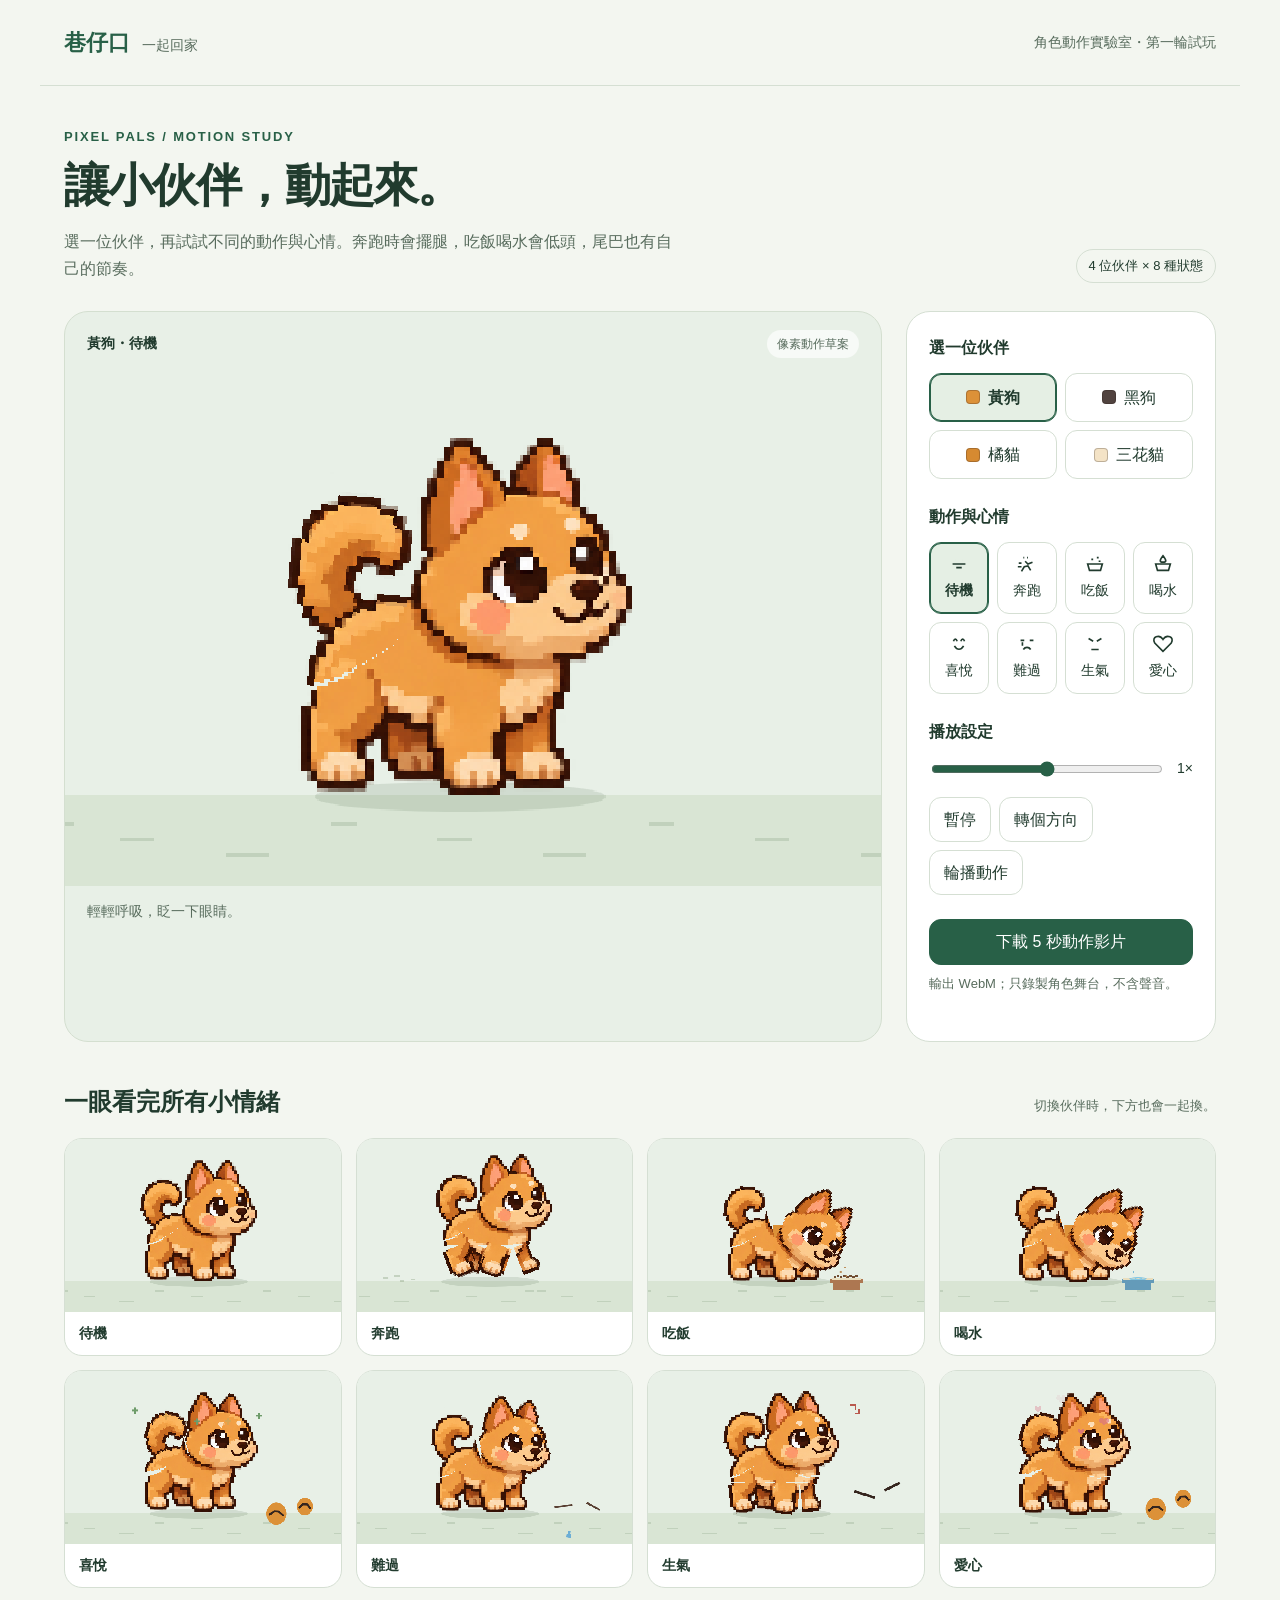
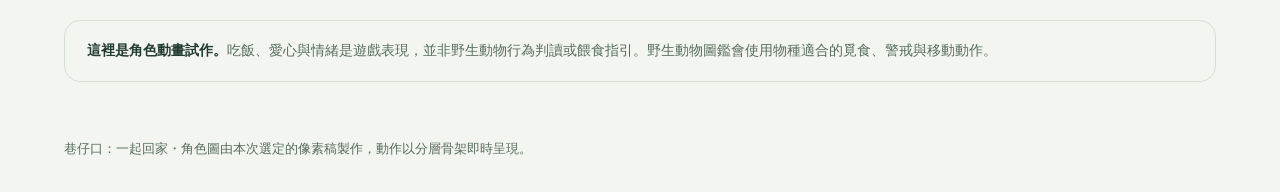
==== motion.html @ 49739ffa "Add Taipei village map, pixel pet motion study and wildlife gallery" ====
<!doctype html>
<html lang="zh-Hant-TW"><head><meta charset="utf-8"><meta name="viewport" content="width=device-width,initial-scale=1"><meta name="robots" content="noindex"><title>像素伙伴・動作試玩｜巷仔口</title>
<style>
:root{color-scheme:light;--ink:#213b2e;--muted:#586c5d;--green:#286047;--line:#d5dfd3;--paper:#f3f6f0;--pink:#f8e1e1}*{box-sizing:border-box}body{margin:0;background:var(--paper);color:var(--ink);font:16px/1.7 -apple-system,BlinkMacSystemFont,"PingFang TC","Microsoft JhengHei",sans-serif}button,input{font:inherit}button{cursor:pointer}a{color:var(--green)}button:focus-visible,a:focus-visible,input:focus-visible{outline:3px solid #b97942;outline-offset:4px}header{max-width:1200px;margin:auto;padding:24px;display:flex;justify-content:space-between;gap:16px;align-items:center;border-bottom:1px solid var(--line)}.brand{font-weight:800;font-size:22px;text-decoration:none}.brand span{font-size:14px;font-weight:400;margin-left:12px;color:var(--muted)}.meta{font-size:14px;color:var(--muted)}main{max-width:1200px;margin:auto;padding:40px 24px 56px}.intro{display:flex;justify-content:space-between;gap:24px;align-items:end;margin-bottom:28px}.eyebrow{font-size:13px;letter-spacing:.14em;color:var(--green);font-weight:700;margin:0 0 8px}h1{font-size:clamp(30px,4vw,46px);line-height:1.3;letter-spacing:-.04em;margin:0}p{margin:0}.intro p:last-child{color:var(--muted);margin-top:12px;max-width:38em}.pill{border:1px solid var(--line);border-radius:999px;padding:5px 12px;white-space:nowrap;font-size:13px}.workspace{display:grid;grid-template-columns:minmax(0,1fr) 310px;gap:24px}.stage{background:#e8f0e7;border:1px solid #d4dfd0;border-radius:24px;overflow:hidden;min-width:0;position:relative}.stage-top{display:flex;justify-content:space-between;align-items:center;gap:12px;padding:18px 22px}.status{font-size:14px;font-weight:700}.tag{font-size:12px;background:#ffffffa8;border-radius:999px;padding:4px 10px;color:var(--muted)}canvas{display:block;width:100%;height:auto;image-rendering:pixelated}.stage-note{padding:14px 22px 18px;font-size:14px;color:var(--muted);min-height:60px}.controls{background:white;border:1px solid var(--line);border-radius:24px;padding:22px;display:grid;gap:24px;align-content:start}h2{font-size:16px;margin:0 0 12px}.pet-grid{display:grid;grid-template-columns:repeat(2,minmax(0,1fr));gap:8px}.choice{min-height:48px;border:1px solid var(--line);border-radius:12px;background:#fff;color:var(--ink);padding:10px 8px;display:flex;gap:8px;justify-content:center;align-items:center}.choice[aria-pressed=true]{border-color:var(--green);background:#e5efe4;box-shadow:inset 0 0 0 1px var(--green);font-weight:700}.dot{width:14px;height:14px;border-radius:4px;border:1px solid #2b211b44}.actions{display:grid;grid-template-columns:repeat(4,minmax(0,1fr));gap:8px}.act{display:grid;place-items:center;gap:4px;min-height:66px;font-size:14px}.act svg{width:22px;height:22px;stroke:currentColor;fill:none;stroke-width:1.8}.slider{display:flex;align-items:center;gap:12px}.slider input{width:100%;accent-color:var(--green)}output{white-space:nowrap;font-size:14px}.tool-row{display:flex;gap:8px;flex-wrap:wrap;margin-top:16px}.tool{min-height:44px;padding:8px 14px;border:1px solid var(--line);border-radius:12px;background:white;color:var(--ink)}.primary{background:var(--green);border-color:var(--green);color:white}.wide{width:100%}.hint{font-size:13px;color:var(--muted);margin-top:8px}.gallery-section{margin-top:40px}.gallery-top{display:flex;align-items:center;justify-content:space-between;gap:16px;margin-bottom:16px}.gallery-top h2{font-size:24px;margin:0}.gallery{display:grid;grid-template-columns:repeat(4,minmax(0,1fr));gap:14px}.mini{margin:0;background:white;border:1px solid var(--line);border-radius:18px;overflow:hidden}.mini canvas{background:#e8f0e7}.mini figcaption{padding:10px 14px;font-size:14px;font-weight:700}.banner{padding:18px 22px;border:1px solid var(--line);border-radius:16px;font-size:14px;color:var(--muted);margin-top:32px}.banner b{color:var(--ink)}.notice{min-height:24px;font-size:14px;color:var(--green)}footer{max-width:1200px;margin:auto;padding:0 24px 32px;font-size:13px;color:var(--muted)}@media(max-width:900px){.workspace{grid-template-columns:minmax(0,1fr)}.controls{grid-template-columns:minmax(0,1fr) minmax(0,1fr);gap:20px}.gallery{grid-template-columns:repeat(2,minmax(0,1fr))}}@media(max-width:520px){header{padding:18px}.brand span,.meta,.intro>.pill{display:none}main{padding:28px 16px 40px}.controls{grid-template-columns:minmax(0,1fr);padding:18px}.intro{margin-bottom:20px}.stage-top{padding:16px}.actions{gap:6px}.act{font-size:13px}.gallery{gap:10px}.gallery-top{align-items:start;flex-direction:column}.stage-note{padding-inline:16px}.tag{font-size:11px}}@media(prefers-reduced-motion:reduce){*{scroll-behavior:auto!important}}
</style></head><body>
<header><a class="brand" href="index.html">巷仔口<span>一起回家</span></a><p class="meta">角色動作實驗室・第一輪試玩</p></header>
<main><section class="intro"><div><p class="eyebrow">PIXEL PALS / MOTION STUDY</p><h1>讓小伙伴，動起來。</h1><p>選一位伙伴，再試試不同的動作與心情。奔跑時會擺腿，吃飯喝水會低頭，尾巴也有自己的節奏。</p></div><span class="pill">4 位伙伴 × 8 種狀態</span></section>
<div class="workspace"><section class="stage" aria-label="動作舞台"><div class="stage-top"><p class="status" id="status">黃狗・待機</p><span class="tag">像素動作草案</span></div><canvas id="mainCanvas" width="640" height="400" role="img" aria-label="黃狗：待機動作預覽"></canvas><p class="stage-note" id="actionHint">正在載入伙伴……</p></section>
<aside class="controls" aria-label="動作控制"><section><h2>選一位伙伴</h2><div class="pet-grid" id="pets"></div></section><section><h2>動作與心情</h2><div class="actions" id="actions"></div></section><section><h2>播放設定</h2><label class="slider" for="speed"><input id="speed" type="range" min="50" max="150" value="100" step="25"><output id="speedValue" for="speed">1×</output></label><div class="tool-row"><button class="tool" id="pause">暫停</button><button class="tool" id="flip">轉個方向</button><button class="tool" id="cycle" aria-pressed="false">輪播動作</button></div></section><section><button class="tool primary wide" id="record">下載 5 秒動作影片</button><p class="hint">輸出 WebM；只錄製角色舞台，不含聲音。</p><p id="notice" class="notice" role="status" aria-live="polite"></p></section></aside></div>
<section class="gallery-section"><div class="gallery-top"><h2>一眼看完所有小情緒</h2><p class="hint">切換伙伴時，下方也會一起換。</p></div><div class="gallery" id="gallery"></div></section>
<div class="banner"><b>這裡是角色動畫試作。</b>吃飯、愛心與情緒是遊戲表現，並非野生動物行為判讀或餵食指引。野生動物圖鑑會使用物種適合的覓食、警戒與移動動作。</div>
</main><footer>巷仔口：一起回家・角色圖由本次選定的像素稿製作，動作以分層骨架即時呈現。</footer>
<script src="pet-motion.js?v=20261126"></script>
<script>
const $=s=>document.querySelector(s),icons={idle:'M5 12h14M8 8h.01M16 8h.01M9 16h6',run:'m6 20 3-5 4-1 3 5M8 5h1m3 0h1m-3 4 3 3 5-2M3 11h3m-4 4h4',eat:'M4 12h16l-2 7H6l-2-7ZM8 7h2m4-2h2m0 4h2',drink:'M4 12h16l-2 7H6l-2-7ZM12 3c-4 5-4 7 0 7s4-2 0-7Z',happy:'M6 9c1-3 3-3 4 0m4 0c1-3 3-3 4 0M7 14c3 5 7 5 10 0',sad:'M5 8h4m6 0h4M8 18c2-3 6-3 8 0M7 10v4',angry:'m5 6 5 3m9-3-5 3M8 18h8M7 11h.01M17 11h.01',love:'M12 20 3 11C-1 4 8 1 12 7c4-6 13-3 9 4l-9 9Z'};
const P=PixelPals;let selected='gold',action='idle',main,minis=[],cycle=null,recording=false;
$('#pets').innerHTML=P.PETS.map(p=>'<button class="choice" data-pet="'+p.id+'" aria-pressed="'+(p.id===selected)+'"><span class="dot" style="background:'+p.coat+'"></span>'+p.name+'</button>').join('');
$('#actions').innerHTML=P.ACTIONS.map(a=>'<button class="choice act" data-action="'+a.id+'" aria-pressed="'+(a.id===action)+'"><svg viewBox="0 0 24 24" aria-hidden="true"><path d="'+icons[a.id]+'"/></svg>'+a.name+'</button>').join('');
function sync(){if(!main)return;main.set(selected,action);minis.forEach((m,i)=>m.set(selected,P.ACTIONS[i].id));document.querySelectorAll('[data-pet]').forEach(b=>b.setAttribute('aria-pressed',b.dataset.pet===selected));document.querySelectorAll('[data-action]').forEach(b=>b.setAttribute('aria-pressed',b.dataset.action===action));$('#status').textContent=P.PETS.find(p=>p.id===selected).name+'・'+P.ACTIONS.find(a=>a.id===action).name;$('#actionHint').textContent=P.ACTIONS.find(a=>a.id===action).hint;}
P.ready.then(()=>{main=new P.Animator($('#mainCanvas'));$('#gallery').innerHTML=P.ACTIONS.map(a=>'<figure class="mini"><canvas width="640" height="400" role="img" aria-label="'+a.name+'"></canvas><figcaption>'+a.name+'</figcaption></figure>').join('');minis=[...document.querySelectorAll('.mini canvas')].map((c,i)=>new P.Animator(c,selected,P.ACTIONS[i].id));sync();updatePause();}).catch(e=>{$('#actionHint').textContent=e.message;$('#notice').textContent='請重新整理後再試一次。';});
document.addEventListener('click',e=>{const p=e.target.closest('[data-pet]'),a=e.target.closest('[data-action]');if(recording)return;if(p){selected=p.dataset.pet;sync();}if(a){action=a.dataset.action;sync();}});
function updatePause(){$('#pause').textContent=main?.playing?'暫停':'播放';}
$('#pause').onclick=()=>{if(!main||recording)return;const play=!main.playing;[main,...minis].forEach(m=>m.playing=play);updatePause();};
$('#flip').onclick=()=>{if(!main||recording)return;[main,...minis].forEach(m=>m.direction*=-1);};
$('#speed').oninput=e=>{const speed=+e.target.value/100;$('#speedValue').textContent=speed+'×';[main,...minis].forEach(m=>{if(m)m.speed=speed;});};
$('#cycle').onclick=()=>{if(recording)return;if(cycle){clearInterval(cycle);cycle=null;}else cycle=setInterval(()=>{action=P.ACTIONS[(P.ACTIONS.findIndex(a=>a.id===action)+1)%P.ACTIONS.length].id;sync();},3500);$('#cycle').setAttribute('aria-pressed',!!cycle);};
$('#record').onclick=()=>{if(!main||recording)return;if(!window.MediaRecorder||!$('#mainCanvas').captureStream){$('#notice').textContent='這個瀏覽器尚未支援錄影；請用 Chrome 或 Edge 開啟。';return;}if(cycle){clearInterval(cycle);cycle=null;$('#cycle').setAttribute('aria-pressed',false);}const mime=['video/webm;codecs=vp9','video/webm;codecs=vp8','video/webm'].find(m=>MediaRecorder.isTypeSupported(m));if(!mime){$('#notice').textContent='這個瀏覽器未支援 WebM 錄影。';return;}const stream=$('#mainCanvas').captureStream(24),chunks=[],rec=new MediaRecorder(stream,{mimeType:mime});recording=true;main.playing=true;updatePause();$('#record').disabled=true;$('#notice').textContent='正在錄製 5 秒，請稍候……';rec.ondataavailable=e=>{if(e.data.size)chunks.push(e.data);};rec.onstop=()=>{stream.getTracks().forEach(t=>t.stop());const url=URL.createObjectURL(new Blob(chunks,{type:'video/webm'})),a=document.createElement('a');a.href=url;a.download='pixel-pals-'+selected+'-'+action+'.webm';a.click();setTimeout(()=>URL.revokeObjectURL(url),60000);recording=false;$('#record').disabled=false;$('#notice').textContent='影片已輸出。';};rec.start();setTimeout(()=>rec.stop(),5000);};
</script></body></html>
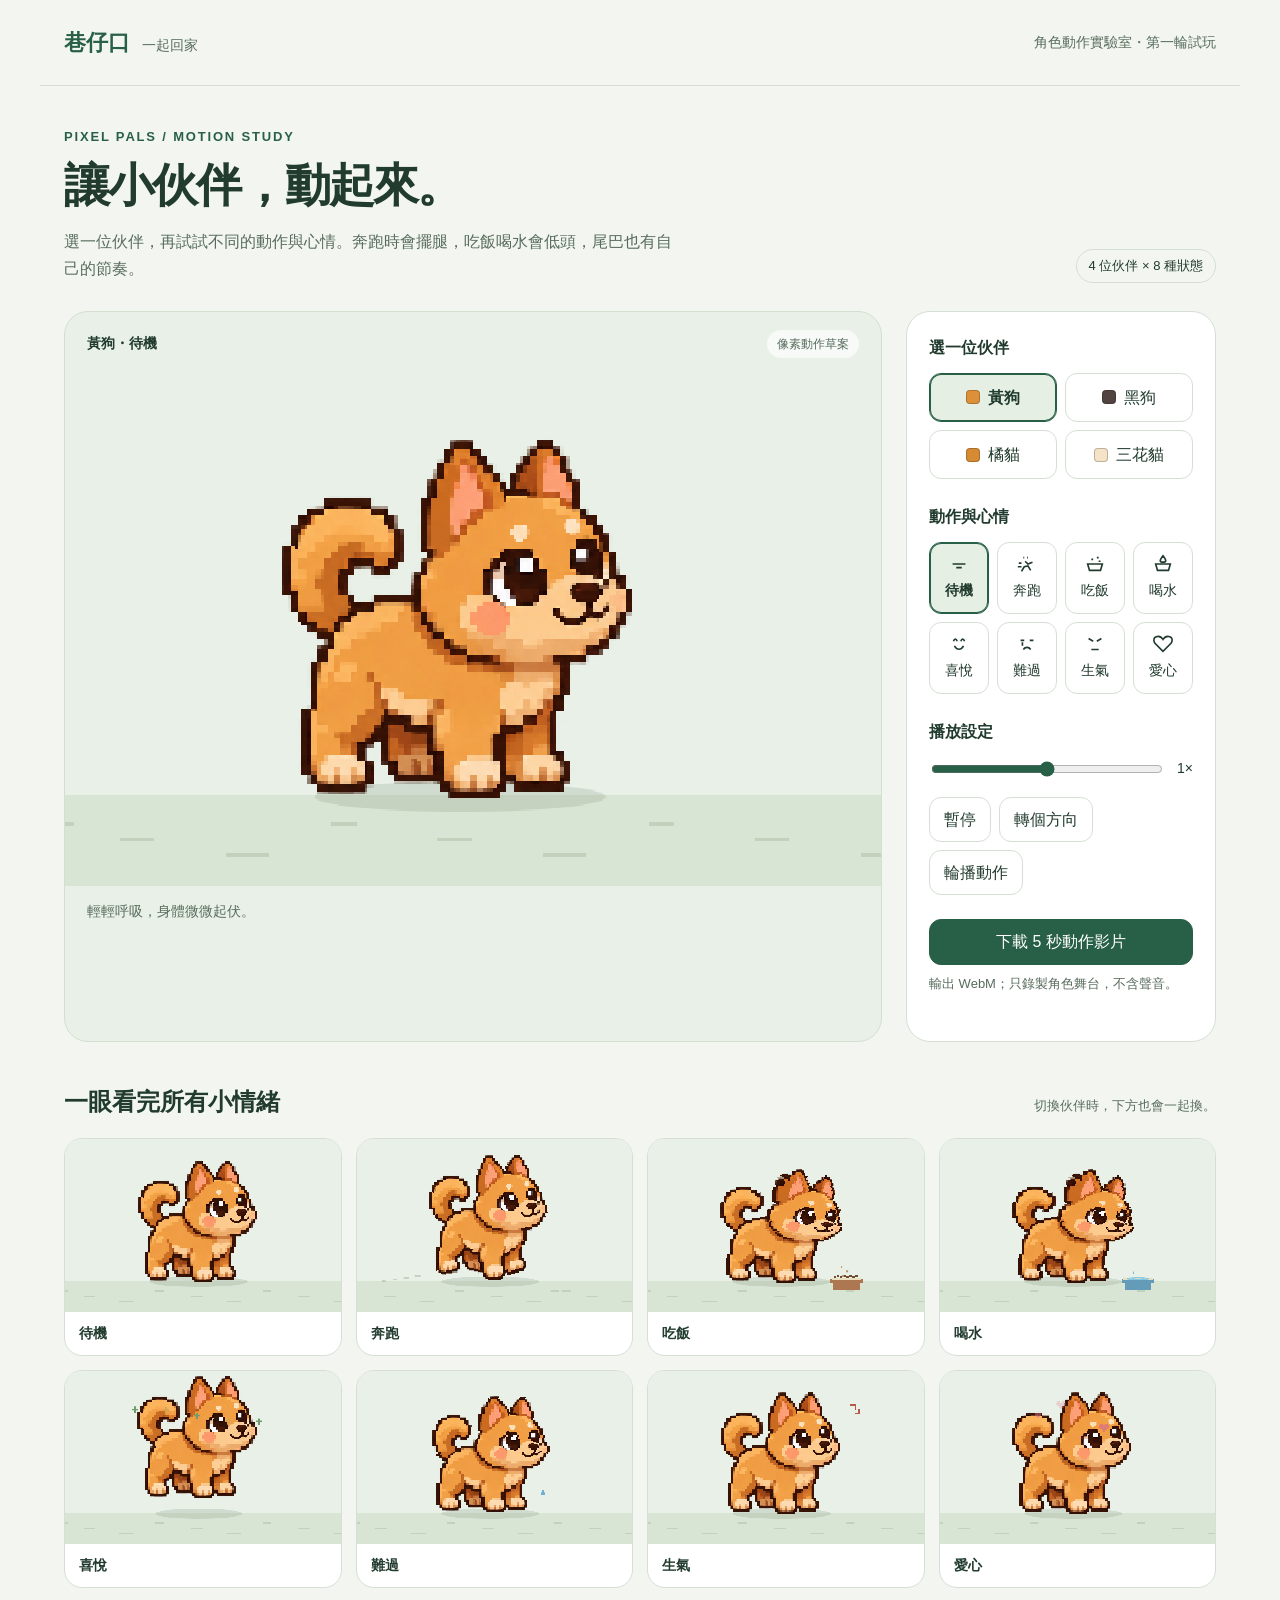
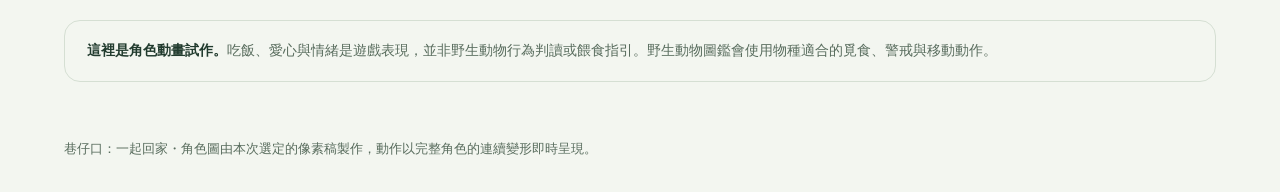
==== commit f93ff63c: "Keep pet animation connected with continuous texture deformation" ====
--- a/motion.html
+++ b/motion.html
@@ -9,8 +9,8 @@
 <aside class="controls" aria-label="動作控制"><section><h2>選一位伙伴</h2><div class="pet-grid" id="pets"></div></section><section><h2>動作與心情</h2><div class="actions" id="actions"></div></section><section><h2>播放設定</h2><label class="slider" for="speed"><input id="speed" type="range" min="50" max="150" value="100" step="25"><output id="speedValue" for="speed">1×</output></label><div class="tool-row"><button class="tool" id="pause">暫停</button><button class="tool" id="flip">轉個方向</button><button class="tool" id="cycle" aria-pressed="false">輪播動作</button></div></section><section><button class="tool primary wide" id="record">下載 5 秒動作影片</button><p class="hint">輸出 WebM；只錄製角色舞台，不含聲音。</p><p id="notice" class="notice" role="status" aria-live="polite"></p></section></aside></div>
 <section class="gallery-section"><div class="gallery-top"><h2>一眼看完所有小情緒</h2><p class="hint">切換伙伴時，下方也會一起換。</p></div><div class="gallery" id="gallery"></div></section>
 <div class="banner"><b>這裡是角色動畫試作。</b>吃飯、愛心與情緒是遊戲表現，並非野生動物行為判讀或餵食指引。野生動物圖鑑會使用物種適合的覓食、警戒與移動動作。</div>
-</main><footer>巷仔口：一起回家・角色圖由本次選定的像素稿製作，動作以分層骨架即時呈現。</footer>
-<script src="pet-motion.js?v=20261126"></script>
+</main><footer>巷仔口：一起回家・角色圖由本次選定的像素稿製作，動作以完整角色的連續變形即時呈現。</footer>
+<script src="pet-motion.js?v=seamless-20261126"></script>
 <script>
 const $=s=>document.querySelector(s),icons={idle:'M5 12h14M8 8h.01M16 8h.01M9 16h6',run:'m6 20 3-5 4-1 3 5M8 5h1m3 0h1m-3 4 3 3 5-2M3 11h3m-4 4h4',eat:'M4 12h16l-2 7H6l-2-7ZM8 7h2m4-2h2m0 4h2',drink:'M4 12h16l-2 7H6l-2-7ZM12 3c-4 5-4 7 0 7s4-2 0-7Z',happy:'M6 9c1-3 3-3 4 0m4 0c1-3 3-3 4 0M7 14c3 5 7 5 10 0',sad:'M5 8h4m6 0h4M8 18c2-3 6-3 8 0M7 10v4',angry:'m5 6 5 3m9-3-5 3M8 18h8M7 11h.01M17 11h.01',love:'M12 20 3 11C-1 4 8 1 12 7c4-6 13-3 9 4l-9 9Z'};
 const P=PixelPals;let selected='gold',action='idle',main,minis=[],cycle=null,recording=false;
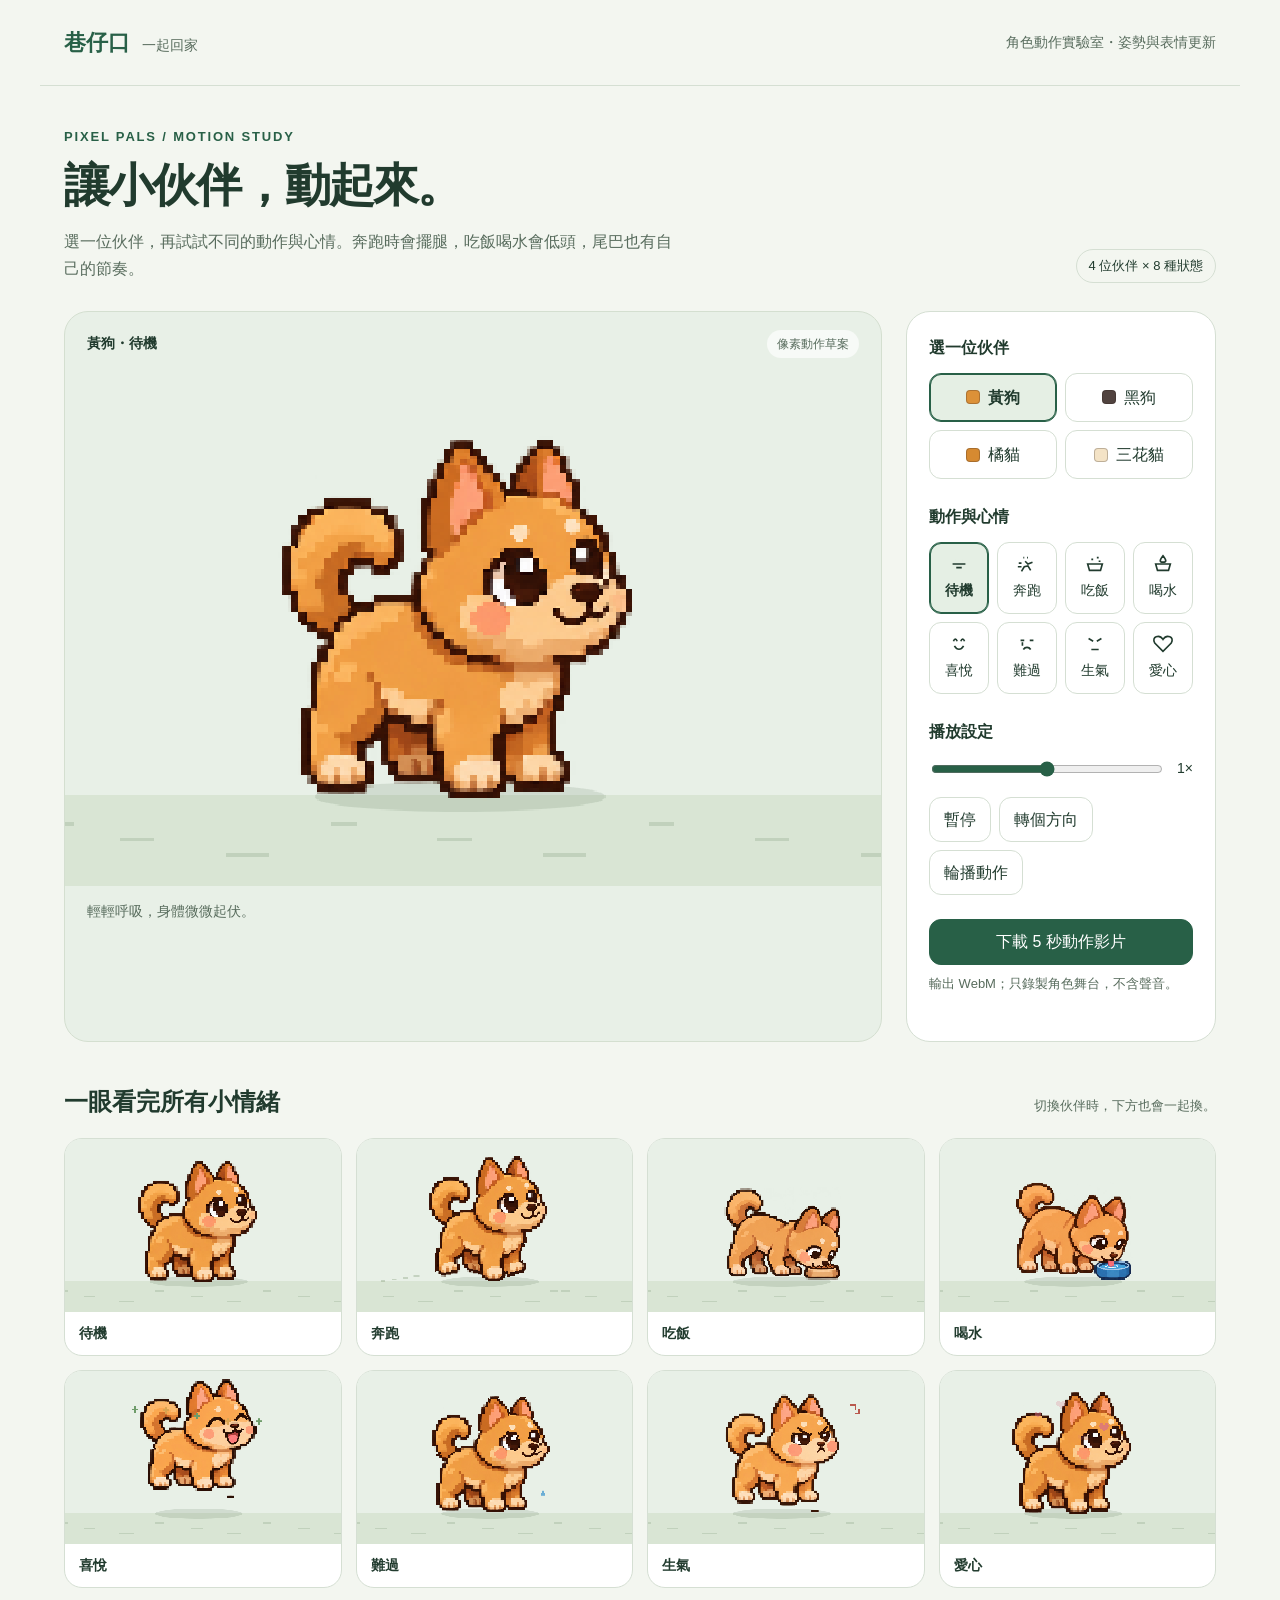
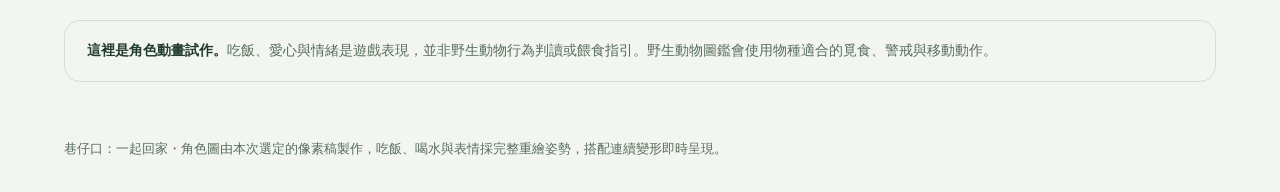
==== commit 4bd4a19b: "Add illustrated feeding poses and happy and angry expressions" ====
--- a/motion.html
+++ b/motion.html
@@ -3,14 +3,14 @@
 <style>
 :root{color-scheme:light;--ink:#213b2e;--muted:#586c5d;--green:#286047;--line:#d5dfd3;--paper:#f3f6f0;--pink:#f8e1e1}*{box-sizing:border-box}body{margin:0;background:var(--paper);color:var(--ink);font:16px/1.7 -apple-system,BlinkMacSystemFont,"PingFang TC","Microsoft JhengHei",sans-serif}button,input{font:inherit}button{cursor:pointer}a{color:var(--green)}button:focus-visible,a:focus-visible,input:focus-visible{outline:3px solid #b97942;outline-offset:4px}header{max-width:1200px;margin:auto;padding:24px;display:flex;justify-content:space-between;gap:16px;align-items:center;border-bottom:1px solid var(--line)}.brand{font-weight:800;font-size:22px;text-decoration:none}.brand span{font-size:14px;font-weight:400;margin-left:12px;color:var(--muted)}.meta{font-size:14px;color:var(--muted)}main{max-width:1200px;margin:auto;padding:40px 24px 56px}.intro{display:flex;justify-content:space-between;gap:24px;align-items:end;margin-bottom:28px}.eyebrow{font-size:13px;letter-spacing:.14em;color:var(--green);font-weight:700;margin:0 0 8px}h1{font-size:clamp(30px,4vw,46px);line-height:1.3;letter-spacing:-.04em;margin:0}p{margin:0}.intro p:last-child{color:var(--muted);margin-top:12px;max-width:38em}.pill{border:1px solid var(--line);border-radius:999px;padding:5px 12px;white-space:nowrap;font-size:13px}.workspace{display:grid;grid-template-columns:minmax(0,1fr) 310px;gap:24px}.stage{background:#e8f0e7;border:1px solid #d4dfd0;border-radius:24px;overflow:hidden;min-width:0;position:relative}.stage-top{display:flex;justify-content:space-between;align-items:center;gap:12px;padding:18px 22px}.status{font-size:14px;font-weight:700}.tag{font-size:12px;background:#ffffffa8;border-radius:999px;padding:4px 10px;color:var(--muted)}canvas{display:block;width:100%;height:auto;image-rendering:pixelated}.stage-note{padding:14px 22px 18px;font-size:14px;color:var(--muted);min-height:60px}.controls{background:white;border:1px solid var(--line);border-radius:24px;padding:22px;display:grid;gap:24px;align-content:start}h2{font-size:16px;margin:0 0 12px}.pet-grid{display:grid;grid-template-columns:repeat(2,minmax(0,1fr));gap:8px}.choice{min-height:48px;border:1px solid var(--line);border-radius:12px;background:#fff;color:var(--ink);padding:10px 8px;display:flex;gap:8px;justify-content:center;align-items:center}.choice[aria-pressed=true]{border-color:var(--green);background:#e5efe4;box-shadow:inset 0 0 0 1px var(--green);font-weight:700}.dot{width:14px;height:14px;border-radius:4px;border:1px solid #2b211b44}.actions{display:grid;grid-template-columns:repeat(4,minmax(0,1fr));gap:8px}.act{display:grid;place-items:center;gap:4px;min-height:66px;font-size:14px}.act svg{width:22px;height:22px;stroke:currentColor;fill:none;stroke-width:1.8}.slider{display:flex;align-items:center;gap:12px}.slider input{width:100%;accent-color:var(--green)}output{white-space:nowrap;font-size:14px}.tool-row{display:flex;gap:8px;flex-wrap:wrap;margin-top:16px}.tool{min-height:44px;padding:8px 14px;border:1px solid var(--line);border-radius:12px;background:white;color:var(--ink)}.primary{background:var(--green);border-color:var(--green);color:white}.wide{width:100%}.hint{font-size:13px;color:var(--muted);margin-top:8px}.gallery-section{margin-top:40px}.gallery-top{display:flex;align-items:center;justify-content:space-between;gap:16px;margin-bottom:16px}.gallery-top h2{font-size:24px;margin:0}.gallery{display:grid;grid-template-columns:repeat(4,minmax(0,1fr));gap:14px}.mini{margin:0;background:white;border:1px solid var(--line);border-radius:18px;overflow:hidden}.mini canvas{background:#e8f0e7}.mini figcaption{padding:10px 14px;font-size:14px;font-weight:700}.banner{padding:18px 22px;border:1px solid var(--line);border-radius:16px;font-size:14px;color:var(--muted);margin-top:32px}.banner b{color:var(--ink)}.notice{min-height:24px;font-size:14px;color:var(--green)}footer{max-width:1200px;margin:auto;padding:0 24px 32px;font-size:13px;color:var(--muted)}@media(max-width:900px){.workspace{grid-template-columns:minmax(0,1fr)}.controls{grid-template-columns:minmax(0,1fr) minmax(0,1fr);gap:20px}.gallery{grid-template-columns:repeat(2,minmax(0,1fr))}}@media(max-width:520px){header{padding:18px}.brand span,.meta,.intro>.pill{display:none}main{padding:28px 16px 40px}.controls{grid-template-columns:minmax(0,1fr);padding:18px}.intro{margin-bottom:20px}.stage-top{padding:16px}.actions{gap:6px}.act{font-size:13px}.gallery{gap:10px}.gallery-top{align-items:start;flex-direction:column}.stage-note{padding-inline:16px}.tag{font-size:11px}}@media(prefers-reduced-motion:reduce){*{scroll-behavior:auto!important}}
 </style></head><body>
-<header><a class="brand" href="index.html">巷仔口<span>一起回家</span></a><p class="meta">角色動作實驗室・第一輪試玩</p></header>
+<header><a class="brand" href="index.html">巷仔口<span>一起回家</span></a><p class="meta">角色動作實驗室・姿勢與表情更新</p></header>
 <main><section class="intro"><div><p class="eyebrow">PIXEL PALS / MOTION STUDY</p><h1>讓小伙伴，動起來。</h1><p>選一位伙伴，再試試不同的動作與心情。奔跑時會擺腿，吃飯喝水會低頭，尾巴也有自己的節奏。</p></div><span class="pill">4 位伙伴 × 8 種狀態</span></section>
 <div class="workspace"><section class="stage" aria-label="動作舞台"><div class="stage-top"><p class="status" id="status">黃狗・待機</p><span class="tag">像素動作草案</span></div><canvas id="mainCanvas" width="640" height="400" role="img" aria-label="黃狗：待機動作預覽"></canvas><p class="stage-note" id="actionHint">正在載入伙伴……</p></section>
 <aside class="controls" aria-label="動作控制"><section><h2>選一位伙伴</h2><div class="pet-grid" id="pets"></div></section><section><h2>動作與心情</h2><div class="actions" id="actions"></div></section><section><h2>播放設定</h2><label class="slider" for="speed"><input id="speed" type="range" min="50" max="150" value="100" step="25"><output id="speedValue" for="speed">1×</output></label><div class="tool-row"><button class="tool" id="pause">暫停</button><button class="tool" id="flip">轉個方向</button><button class="tool" id="cycle" aria-pressed="false">輪播動作</button></div></section><section><button class="tool primary wide" id="record">下載 5 秒動作影片</button><p class="hint">輸出 WebM；只錄製角色舞台，不含聲音。</p><p id="notice" class="notice" role="status" aria-live="polite"></p></section></aside></div>
 <section class="gallery-section"><div class="gallery-top"><h2>一眼看完所有小情緒</h2><p class="hint">切換伙伴時，下方也會一起換。</p></div><div class="gallery" id="gallery"></div></section>
 <div class="banner"><b>這裡是角色動畫試作。</b>吃飯、愛心與情緒是遊戲表現，並非野生動物行為判讀或餵食指引。野生動物圖鑑會使用物種適合的覓食、警戒與移動動作。</div>
-</main><footer>巷仔口：一起回家・角色圖由本次選定的像素稿製作，動作以完整角色的連續變形即時呈現。</footer>
-<script src="pet-motion.js?v=seamless-20261126"></script>
+</main><footer>巷仔口：一起回家・角色圖由本次選定的像素稿製作，吃飯、喝水與表情採完整重繪姿勢，搭配連續變形即時呈現。</footer>
+<script src="pet-motion.js?v=illustrated-poses-20261126"></script>
 <script>
 const $=s=>document.querySelector(s),icons={idle:'M5 12h14M8 8h.01M16 8h.01M9 16h6',run:'m6 20 3-5 4-1 3 5M8 5h1m3 0h1m-3 4 3 3 5-2M3 11h3m-4 4h4',eat:'M4 12h16l-2 7H6l-2-7ZM8 7h2m4-2h2m0 4h2',drink:'M4 12h16l-2 7H6l-2-7ZM12 3c-4 5-4 7 0 7s4-2 0-7Z',happy:'M6 9c1-3 3-3 4 0m4 0c1-3 3-3 4 0M7 14c3 5 7 5 10 0',sad:'M5 8h4m6 0h4M8 18c2-3 6-3 8 0M7 10v4',angry:'m5 6 5 3m9-3-5 3M8 18h8M7 11h.01M17 11h.01',love:'M12 20 3 11C-1 4 8 1 12 7c4-6 13-3 9 4l-9 9Z'};
 const P=PixelPals;let selected='gold',action='idle',main,minis=[],cycle=null,recording=false;
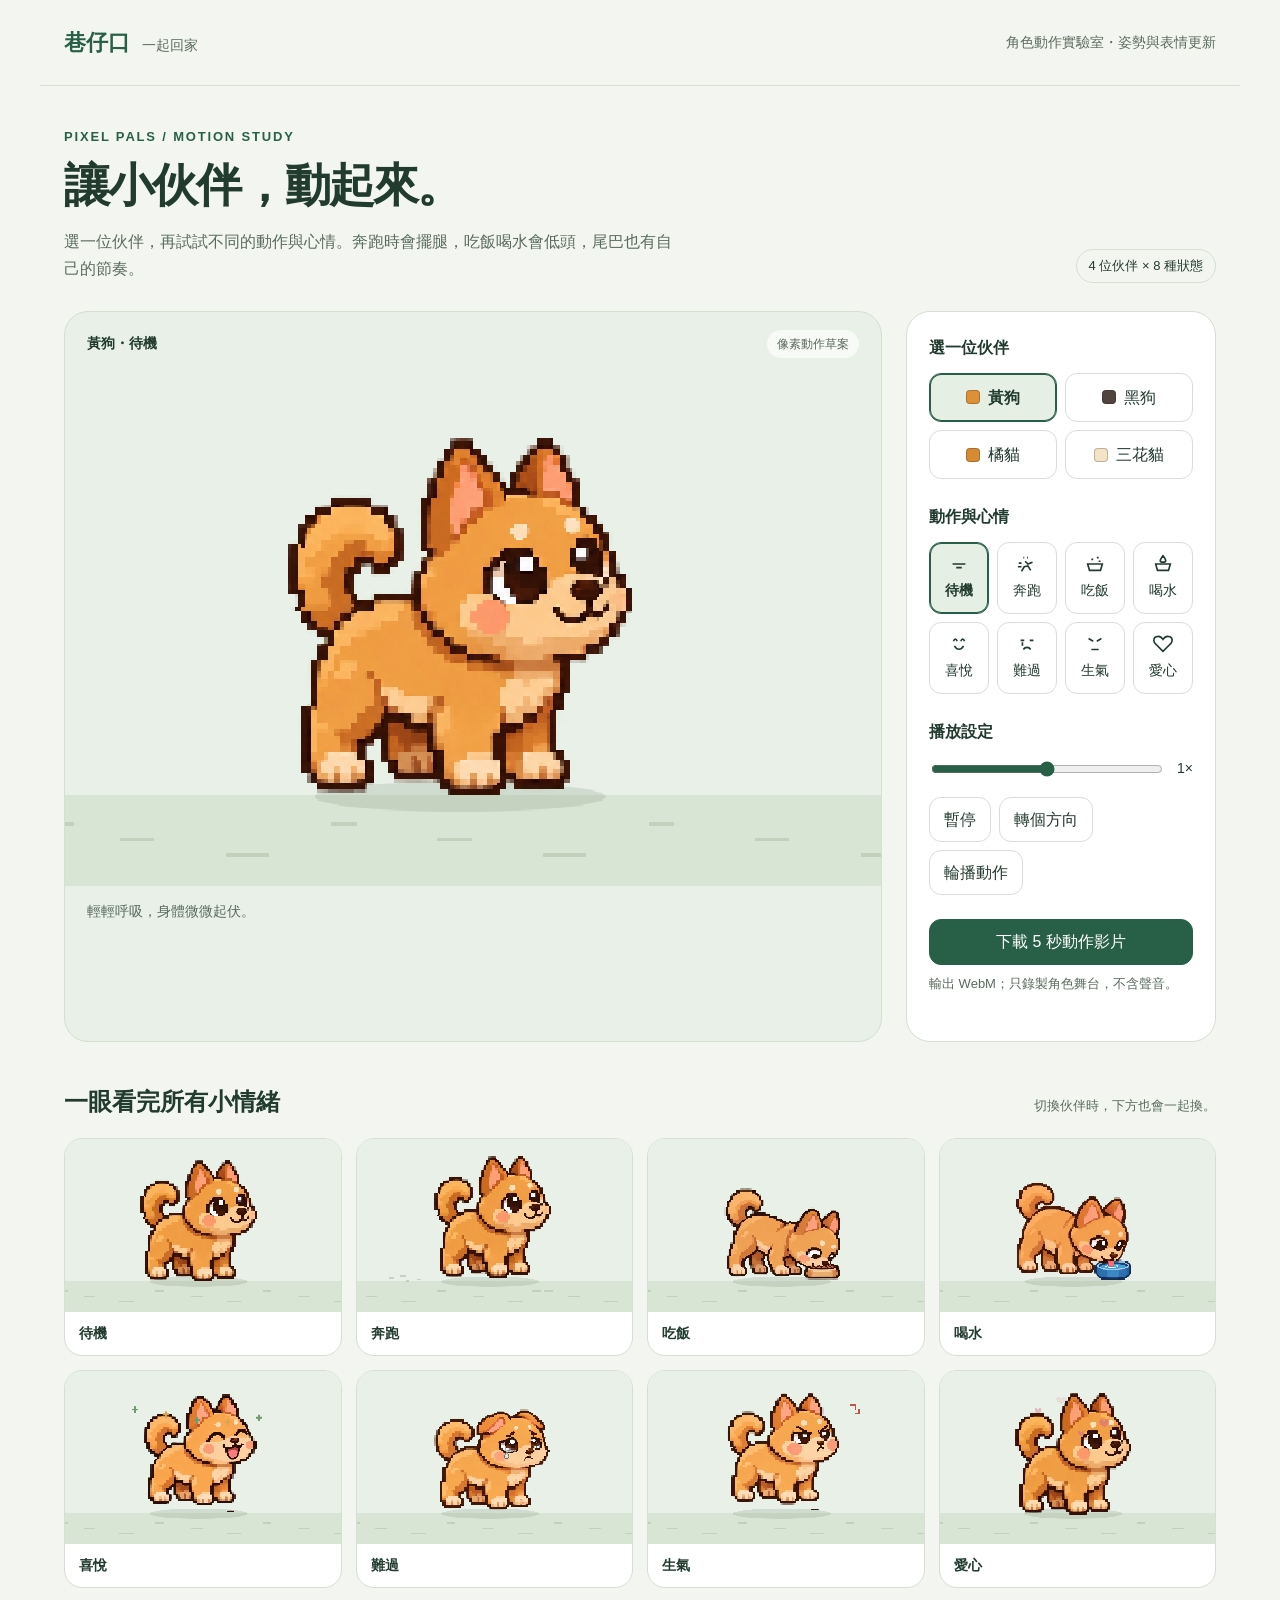
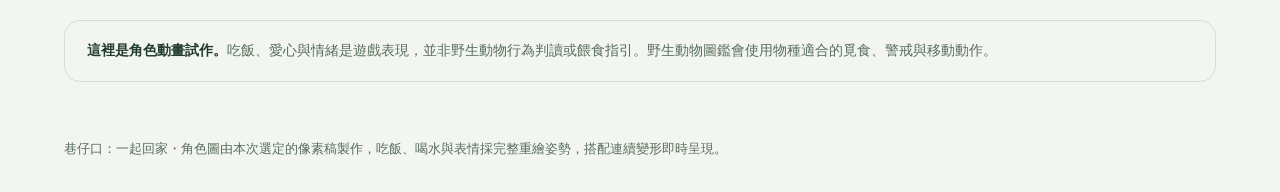
==== commit 3456f187: "Add sad pet faces and three expressions for all twelve wildlife characters" ====
--- a/motion.html
+++ b/motion.html
@@ -10,7 +10,7 @@
 <section class="gallery-section"><div class="gallery-top"><h2>一眼看完所有小情緒</h2><p class="hint">切換伙伴時，下方也會一起換。</p></div><div class="gallery" id="gallery"></div></section>
 <div class="banner"><b>這裡是角色動畫試作。</b>吃飯、愛心與情緒是遊戲表現，並非野生動物行為判讀或餵食指引。野生動物圖鑑會使用物種適合的覓食、警戒與移動動作。</div>
 </main><footer>巷仔口：一起回家・角色圖由本次選定的像素稿製作，吃飯、喝水與表情採完整重繪姿勢，搭配連續變形即時呈現。</footer>
-<script src="pet-motion.js?v=illustrated-poses-20261126"></script>
+<script src="pet-motion.js?v=sad-wildlife-20261126"></script>
 <script>
 const $=s=>document.querySelector(s),icons={idle:'M5 12h14M8 8h.01M16 8h.01M9 16h6',run:'m6 20 3-5 4-1 3 5M8 5h1m3 0h1m-3 4 3 3 5-2M3 11h3m-4 4h4',eat:'M4 12h16l-2 7H6l-2-7ZM8 7h2m4-2h2m0 4h2',drink:'M4 12h16l-2 7H6l-2-7ZM12 3c-4 5-4 7 0 7s4-2 0-7Z',happy:'M6 9c1-3 3-3 4 0m4 0c1-3 3-3 4 0M7 14c3 5 7 5 10 0',sad:'M5 8h4m6 0h4M8 18c2-3 6-3 8 0M7 10v4',angry:'m5 6 5 3m9-3-5 3M8 18h8M7 11h.01M17 11h.01',love:'M12 20 3 11C-1 4 8 1 12 7c4-6 13-3 9 4l-9 9Z'};
 const P=PixelPals;let selected='gold',action='idle',main,minis=[],cycle=null,recording=false;
